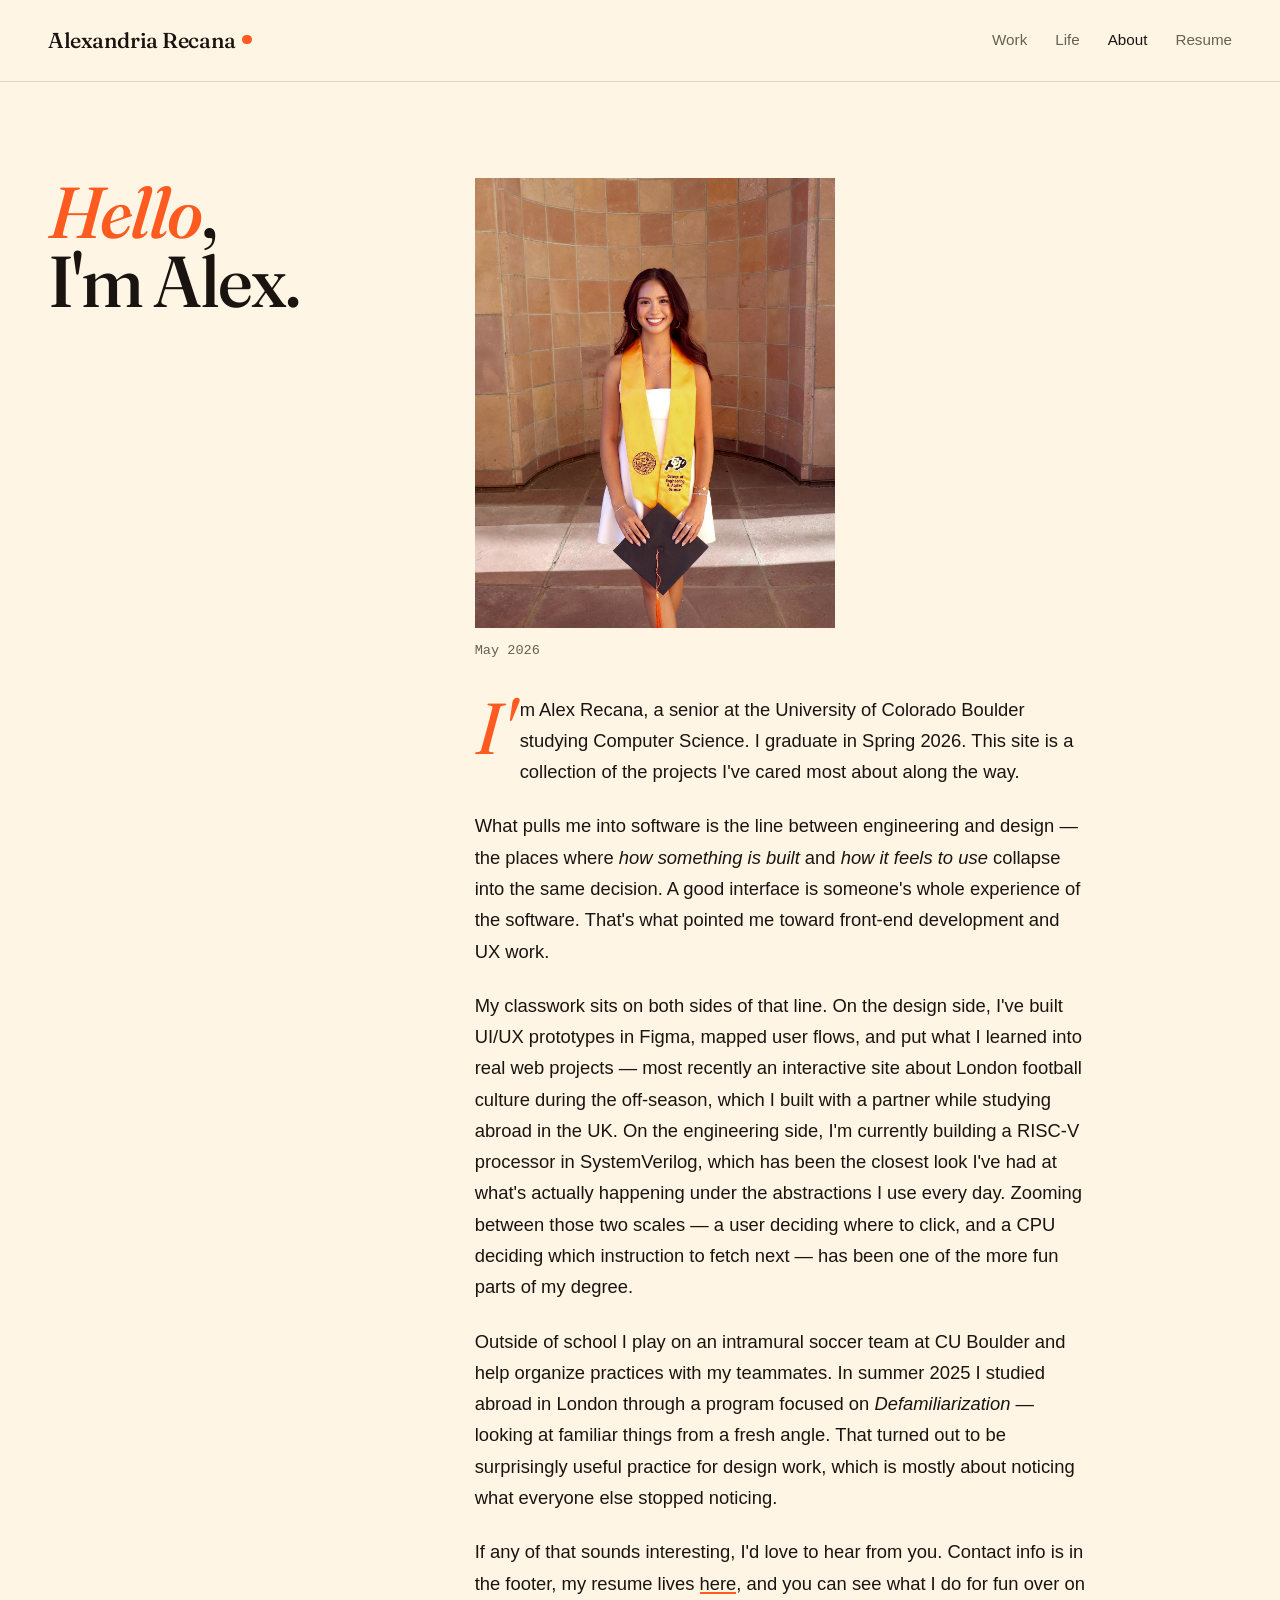
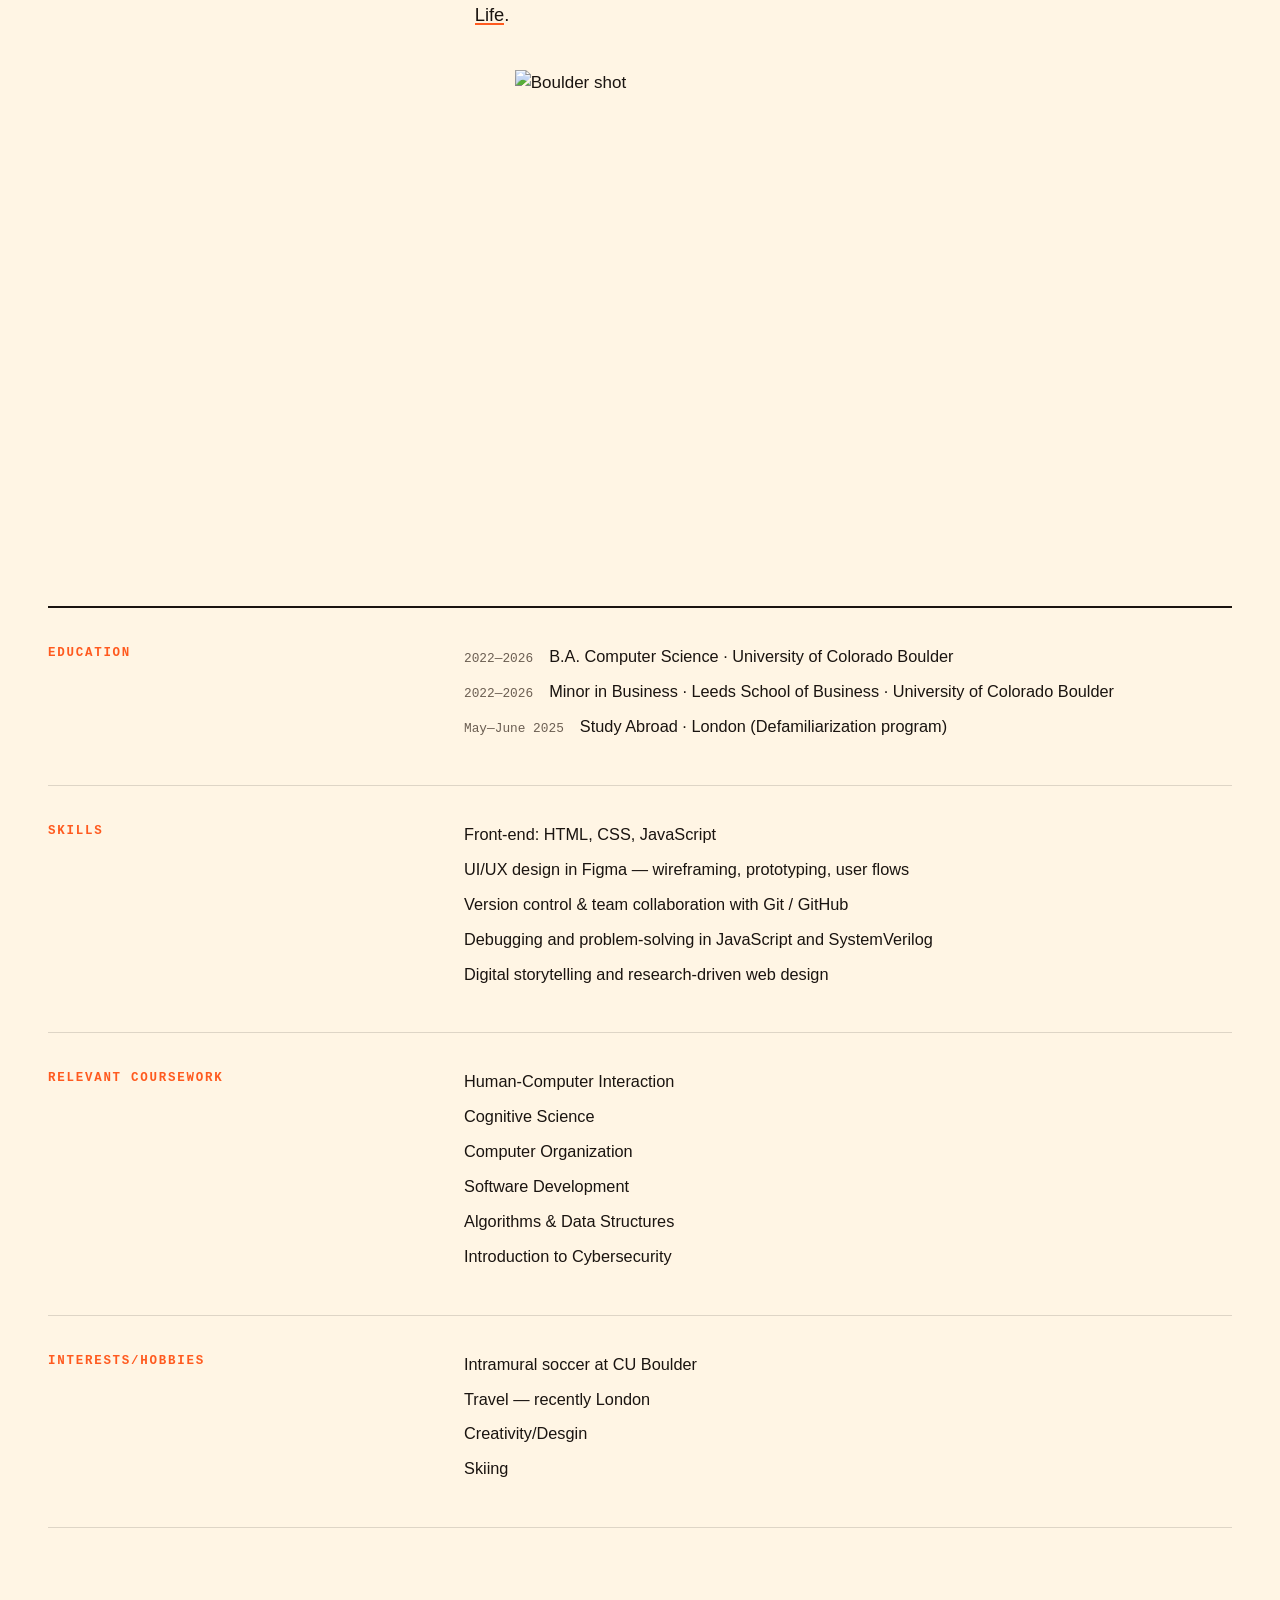
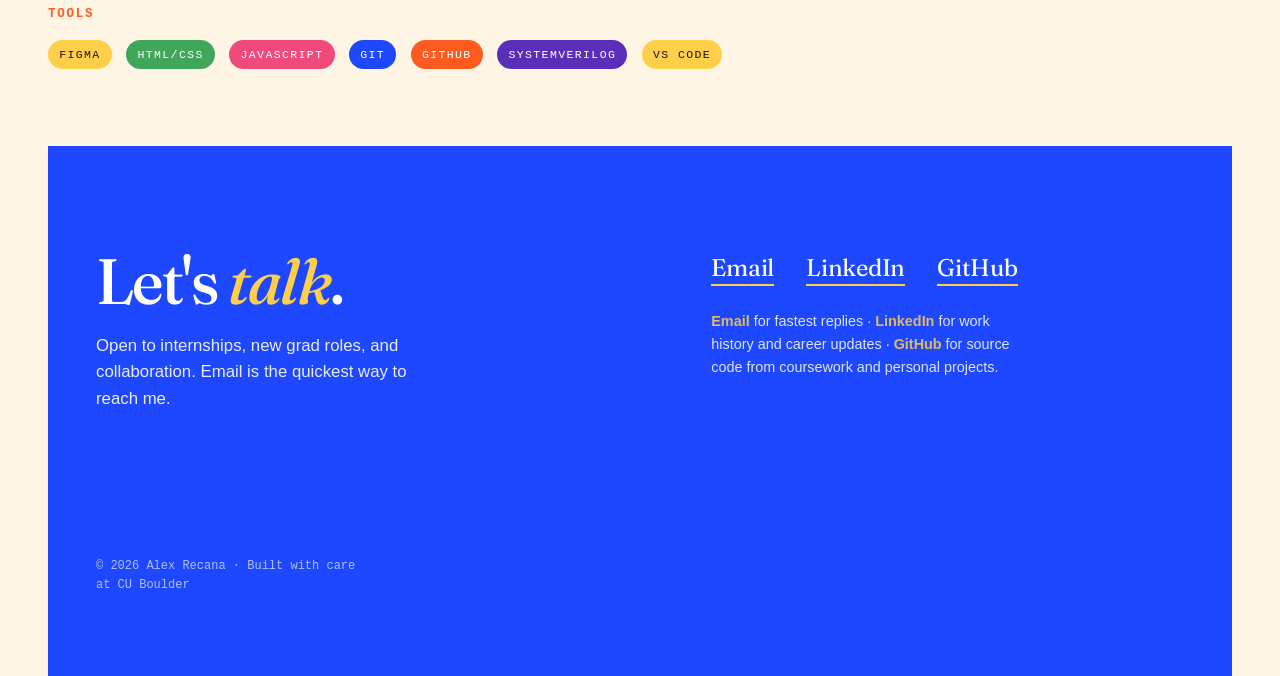
==== about.html @ acc5d023 "Portfolio rebuild" ====
<!doctype html>
<html lang="en">
<head>
<meta charset="utf-8" />
<meta name="viewport" content="width=device-width,initial-scale=1" />
<title>About — Alex Recana</title>
<meta name="description" content="About Alex Recana — CU Boulder CS senior interested in front-end and UX." />
<link rel="preconnect" href="https://rsms.me/" />
<link rel="stylesheet" href="https://rsms.me/inter/inter.css" />
<link rel="preconnect" href="https://fonts.googleapis.com" />
<link rel="preconnect" href="https://fonts.gstatic.com" crossorigin />
<link href="https://fonts.googleapis.com/css2?family=Fraunces:ital,opsz,wght,SOFT,WONK@0,9..144,400..700,0..100,0..1;1,9..144,400..700,0..100,0..1&display=swap" rel="stylesheet" />
<link rel="stylesheet" href="styles.css" />
</head>
<body>

<header class="site-head">
  <div class="wrap">
    <a href="index.html" class="wordmark">Alexandria&nbsp;Recana<span class="dot"></span></a>
    <nav class="nav" aria-label="Primary">
      <a href="index.html">Work</a>
      <a href="life.html">Life</a>
      <a href="about.html" aria-current="page">About</a>
      <a href="resume.html">Resume</a>
    </nav>
  </div>
</header>

<main class="wrap">

  <section class="about-grid">
    <h1><em>Hello</em>,<br>I'm Alex.</h1>
    <div class="about-body">
      <figure style="margin:0 0 2rem;">
        <img 
            src="assets/PortfolioPicture.JPG" 
            alt="Portfolio picture"
            style="aspect-ratio: 4 / 5; max-width: 360px; display: block; object-fit: cover;"
          />
        <figcaption style="margin-top:0.75rem; font-size:0.85rem; color:var(--muted); font-family:var(--mono);">May 2026</figcaption>
      </figure>

      <p class="drop">I'm Alex Recana, a senior at the University of Colorado Boulder studying Computer Science. I graduate in Spring 2026. This site is a collection of the projects I've cared most about along the way.</p>

      <p>What pulls me into software is the line between engineering and design — the places where <em>how something is built</em> and <em>how it feels to use</em> collapse into the same decision. A good interface is someone's whole experience of the software. That's what pointed me toward front-end development and UX work.</p>

      <p>My classwork sits on both sides of that line. On the design side, I've built UI/UX prototypes in Figma, mapped user flows, and put what I learned into real web projects — most recently an interactive site about London football culture during the off-season, which I built with a partner while studying abroad in the UK. On the engineering side, I'm currently building a RISC-V processor in SystemVerilog, which has been the closest look I've had at what's actually happening under the abstractions I use every day. Zooming between those two scales — a user deciding where to click, and a CPU deciding which instruction to fetch next — has been one of the more fun parts of my degree.</p>

      <p>Outside of school I play on an intramural soccer team at CU Boulder and help organize practices with my teammates. In summer 2025 I studied abroad in London through a program focused on <em>Defamiliarization</em> — looking at familiar things from a fresh angle. That turned out to be surprisingly useful practice for design work, which is mostly about noticing what everyone else stopped noticing.</p>

      <p>If any of that sounds interesting, I'd love to hear from you. Contact info is in the footer, my resume lives <a href="resume.html">here</a>, and you can see what I do for fun over on <a href="life.html">Life</a>.</p>

      <figure style="margin-top:2.5rem;">
        <img 
          src="assets/boulderpic.JPG" 
          alt="Boulder shot"
          style="aspect-ratio: 16 / 10; width: 100%; object-fit: cover; display: block;"
        />
    </div>
  </section>

  <section>
    <div class="rows">
      <h3>Education</h3>
      <ul>
        <li><span class="when">2022—2026</span>B.A. Computer Science · University of Colorado Boulder</li>
        <li><span class="when">2022—2026</span>Minor in Business · Leeds School of Business · University of Colorado Boulder </li>
        <li><span class="when">May—June 2025</span>Study Abroad · London (Defamiliarization program)</li>
      </ul>
    </div>

    <div class="rows">
      <h3>Skills</h3>
      <ul>
        <li>Front-end: HTML, CSS, JavaScript</li>
        <li>UI/UX design in Figma — wireframing, prototyping, user flows</li>
        <li>Version control &amp; team collaboration with Git / GitHub</li>
        <li>Debugging and problem-solving in JavaScript and SystemVerilog</li>
        <li>Digital storytelling and research-driven web design</li>
      </ul>
    </div>

    <div class="rows">
      <h3>Relevant Coursework</h3>
      <ul>
        <li>Human-Computer Interaction</li>
        <li>Cognitive Science</li>
        <li>Computer Organization</li>
        <li>Software Development</li>
        <li>Algorithms &amp; Data Structures</li>
        <li>Introduction to Cybersecurity</li>
      </ul>
    </div>

    <div class="rows">
      <h3>Interests/Hobbies</h3>
      <ul>
        <li>Intramural soccer at CU Boulder</li>
        <li>Travel — recently London</li>
        <li>Creativity/Desgin</li>
        <li>Skiing</li>
      </ul>
    </div>
  </section>

  <section style="padding: clamp(3rem, 6vw, 5rem) 0;">
    <h3 style="font-family:var(--mono); font-size:0.78rem; text-transform:uppercase; letter-spacing:0.14em; color:var(--tangerine); margin:0 0 1rem; font-weight:600;">Tools</h3>
    <div style="display:flex; flex-wrap:wrap; gap:0.5rem;">
      <span class="chip">Figma</span>
      <span class="chip" style="background:var(--sage); color:#fff;">HTML/CSS</span>
      <span class="chip" style="background:var(--rose); color:#fff;">JavaScript</span>
      <span class="chip" style="background:var(--cobalt); color:#fff;">Git</span>
      <span class="chip" style="background:var(--tangerine); color:#fff;">GitHub</span>
      <span class="chip" style="background:var(--plum); color:#fff;">SystemVerilog</span>
      <span class="chip">VS Code</span>
    </div>
  </section>

  <footer class="site-foot">
    <div class="wrap">
      <div>
        <h4>Let's <em>talk</em>.</h4>
        <p>Open to internships, new grad roles, and collaboration. Email is the quickest way to reach me.</p>
      </div>
      <div>
        <div class="contact-links">
          <a href="mailto:alexandria.recana@gmail.com">Email</a>
          <a href="https://linkedin.com/in/alexandria-recana" target="_blank" rel="noopener">LinkedIn</a>
          <a href="https://github.com/alexandriarecana" target="_blank" rel="noopener">GitHub</a>
        </div>
        <p style="margin-top:1.5rem; font-size:0.9rem; opacity:0.85; line-height:1.6;">
          <strong style="color:var(--butter);">Email</strong> for fastest replies ·
          <strong style="color:var(--butter);">LinkedIn</strong> for work history and career updates ·
          <strong style="color:var(--butter);">GitHub</strong> for source code from coursework and personal projects.
        </p>
      </div>
      <p class="fine">© 2026 Alex Recana · Built with care at CU Boulder</p>
    </div>
  </footer>

</main>

</body>
</html>
---- styles.css ----
/* =========================================================
   Portfolio — warm / editorial / colorful
   Cream paper, five-color palette, expressive display serif.
   Each case study gets its own accent via <body data-theme="…">.
   Find every instance of "Your Name" and replace with yours.
   ========================================================= */

:root {
  /* paper + ink */
  --paper: #fff5e4;        /* warm cream */
  --ink:   #1a1410;        /* espresso, not black */
  --muted: #6b5e52;
  --line:  rgba(26, 20, 16, 0.14);

  /* palette — use these as section backgrounds / theme accents */
  --tangerine: #ff5a1f;
  --cobalt:    #1e48ff;
  --sage:      #3fa65a;
  --butter:    #ffcf4a;
  --rose:      #ef4a7b;
  --plum:      #5a2eb8;

  /* default theme (home / about) */
  --accent:    var(--tangerine);
  --accent-ink: #fff;

  /* layout / type */
  --maxw: 1280px;
  --gutter: clamp(1.5rem, 4vw, 3rem);
  --serif: "Fraunces", "Times New Roman", Times, serif;
  --sans:  "Inter", -apple-system, BlinkMacSystemFont, "Helvetica Neue", Arial, sans-serif;
  --mono:  ui-monospace, "SF Mono", "JetBrains Mono", Menlo, monospace;
}

/* theme overrides for case studies */
body[data-theme="tangerine"] { --accent: var(--tangerine); --accent-ink: #fff; }
body[data-theme="cobalt"]    { --accent: var(--cobalt);    --accent-ink: #fff; }
body[data-theme="sage"]      { --accent: var(--sage);      --accent-ink: #fff; }
body[data-theme="butter"]    { --accent: var(--butter);    --accent-ink: #1a1410; }
body[data-theme="rose"]      { --accent: var(--rose);      --accent-ink: #fff; }
body[data-theme="plum"]      { --accent: var(--plum);      --accent-ink: #fff; }

* { box-sizing: border-box; }
html { scroll-behavior: smooth; }

body {
  margin: 0;
  background: var(--paper);
  color: var(--ink);
  font-family: var(--sans);
  font-size: 17px;
  line-height: 1.55;
  -webkit-font-smoothing: antialiased;
  font-feature-settings: "ss01", "cv11";
}

::selection { background: var(--accent); color: var(--accent-ink); }

a {
  color: inherit;
  text-decoration: none;
  background-image: linear-gradient(var(--accent), var(--accent));
  background-size: 100% 2px;
  background-position: 0 100%;
  background-repeat: no-repeat;
  transition: background-size 200ms ease, color 160ms ease;
}
a:hover { background-size: 100% 100%; color: var(--accent-ink); }

img { max-width: 100%; display: block; }

/* -------- layout -------- */
.wrap {
  max-width: var(--maxw);
  margin: 0 auto;
  padding: 0 var(--gutter);
}

/* -------- header -------- */
.site-head {
  padding: 1.5rem 0;
  position: sticky;
  top: 0;
  background: var(--paper);
  z-index: 10;
  border-bottom: 1px solid var(--line);
}
.site-head .wrap {
  display: flex;
  align-items: center;
  justify-content: space-between;
  gap: 2rem;
}
.wordmark {
  font-family: var(--serif);
  font-weight: 500;
  font-size: 1.35rem;
  letter-spacing: -0.02em;
  background: none;
  display: inline-flex;
  align-items: center;
  gap: 0.4rem;
}
.wordmark .dot {
  display: inline-block;
  width: 0.6rem; height: 0.6rem;
  background: var(--accent);
  border-radius: 50%;
  margin-bottom: 0.1em;
}
.wordmark:hover { color: var(--ink); }
.nav {
  display: flex;
  gap: 1.75rem;
  font-size: 0.95rem;
}
.nav a { background: none; color: var(--muted); padding-bottom: 2px; }
.nav a[aria-current="page"] { color: var(--ink); }
.nav a:hover {
  color: var(--ink);
  background-image: linear-gradient(var(--accent), var(--accent));
  background-size: 100% 2px;
  background-position: 0 100%;
  background-repeat: no-repeat;
}

/* -------- hero -------- */
.hero {
  position: relative;
  padding: clamp(4rem, 12vw, 9rem) 0 clamp(3rem, 8vw, 6rem);
  overflow: hidden;
}
.hero::before {
  /* big decorative blob */
  content: "";
  position: absolute;
  top: 10%;
  right: -10%;
  width: 52vw; height: 52vw;
  max-width: 720px; max-height: 720px;
  background: radial-gradient(circle at 30% 30%, var(--butter), var(--tangerine) 55%, var(--rose) 95%);
  border-radius: 50%;
  filter: blur(2px);
  opacity: 0.9;
  z-index: 0;
  animation: drift 18s ease-in-out infinite alternate;
}
@keyframes drift {
  from { transform: translate(0, 0) scale(1); }
  to   { transform: translate(-3%, 4%) scale(1.05); }
}
.hero .wrap { position: relative; z-index: 1; }
.hero h1 {
  font-family: var(--serif);
  font-size: clamp(2.75rem, 8vw, 6.5rem);
  line-height: 0.98;
  letter-spacing: -0.035em;
  font-weight: 500;
  font-variation-settings: "SOFT" 50, "WONK" 1;
  margin: 0 0 1.5rem;
  max-width: 18ch;
}
.hero h1 em {
  font-style: italic;
  color: var(--tangerine);
  font-variation-settings: "SOFT" 100, "WONK" 1;
}
.hero h1 .hl {
  background: var(--butter);
  box-decoration-break: clone;
  -webkit-box-decoration-break: clone;
  padding: 0 0.18em;
  border-radius: 0.08em;
}
.hero .lede {
  font-size: clamp(1.1rem, 1.6vw, 1.3rem);
  max-width: 46ch;
  color: var(--ink);
  margin: 0;
  line-height: 1.55;
}
.eyebrow {
  display: inline-flex;
  align-items: center;
  gap: 0.7rem;
  font-family: var(--mono);
  font-size: 0.78rem;
  text-transform: uppercase;
  letter-spacing: 0.14em;
  color: var(--ink);
  margin-bottom: 1.75rem;
  background: var(--butter);
  padding: 0.5rem 0.9rem;
  border-radius: 999px;
}
.eyebrow::before {
  content: "";
  width: 0.5rem; height: 0.5rem;
  background: var(--sage);
  border-radius: 50%;
  animation: pulse 2s ease-in-out infinite;
}
@keyframes pulse {
  0%, 100% { opacity: 1; transform: scale(1); }
  50%      { opacity: 0.5; transform: scale(0.8); }
}

/* -------- marquee -------- */
.marquee {
  background: var(--ink);
  color: var(--paper);
  padding: 1.1rem 0;
  overflow: hidden;
  border-top: 1px solid var(--ink);
  border-bottom: 1px solid var(--ink);
}
.marquee-track {
  display: flex;
  gap: 3rem;
  white-space: nowrap;
  animation: marquee 28s linear infinite;
  font-family: var(--serif);
  font-size: clamp(1.5rem, 3vw, 2.25rem);
  letter-spacing: -0.01em;
  font-weight: 500;
  align-items: center;
}
.marquee-track span { display: inline-flex; align-items: center; gap: 3rem; }
.marquee-track .star {
  color: var(--butter);
  font-size: 0.s5em;
  line-height: 0;
}
@keyframes marquee {
  from { transform: translateX(0); }
  to   { transform: translateX(-50%); }
}

/* -------- section -------- */
.section {
  padding: clamp(4rem, 9vw, 8rem) 0;
  position: relative;
}
.section + .section { border-top: 1px solid var(--line); }
.section--cobalt { background: var(--cobalt); color: #fff; --line: rgba(255,255,255,0.2); --muted: rgba(255,255,255,0.7); }
.section--cobalt a { color: #fff; }
.section--sage   { background: var(--sage);   color: #fff; --line: rgba(255,255,255,0.2); --muted: rgba(255,255,255,0.75); }
.section--sage   a { color: #fff; }
.section--butter { background: var(--butter); color: var(--ink); }
.section--rose   { background: var(--rose);   color: #fff; --line: rgba(255,255,255,0.2); --muted: rgba(255,255,255,0.8); }
.section--rose   a { color: #fff; }

.section-head {
  display: grid;
  grid-template-columns: 1fr 2fr;
  gap: 2rem;
  margin-bottom: 3.5rem;
  align-items: end;
}
.section-head h2 {
  font-family: var(--serif);
  font-size: clamp(2rem, 5vw, 3.5rem);
  font-weight: 500;
  letter-spacing: -0.025em;
  line-height: 1;
  margin: 0;
}
.section-head h2 em { color: var(--accent); font-style: italic; }
.section-head p { margin: 0; max-width: 52ch; font-size: 1.05rem; }
@media (max-width: 800px) {
  .section-head { grid-template-columns: 1fr; gap: 1rem; align-items: start; }
}

/* -------- work list -------- */
.work-list {
  list-style: none;
  padding: 0;
  margin: 0;
  border-top: 2px solid var(--ink);
}
.work-item { border-bottom: 2px solid var(--ink); }
.work-item a {
  display: grid;
  grid-template-columns: 0.5fr 2fr 1.5fr 0.5fr;
  gap: 2rem;
  align-items: baseline;
  padding: 2rem 0.25rem;
  background: none;
  transition: padding 220ms ease, background-color 220ms ease;
}
.work-item a:hover {
  padding-left: 1.25rem;
  background: transparent;
}
.work-item a:hover .title { color: var(--swatch-color, var(--accent)); }
.work-item .num {
  font-family: var(--mono);
  font-size: 0.8rem;
  color: var(--muted);
  display: inline-flex;
  align-items: center;
  gap: 0.6rem;
}
.work-item .num::before {
  content: "";
  width: 0.9rem; height: 0.9rem;
  border-radius: 50%;
  background: var(--swatch-color, var(--accent));
  display: inline-block;
}
.work-item .title {
  font-family: var(--serif);
  font-size: clamp(1.4rem, 2.8vw, 2.25rem);
  letter-spacing: -0.02em;
  font-weight: 500;
  line-height: 1.05;
  transition: color 200ms ease;
}
.work-item .title em { font-style: italic; color: var(--swatch-color, var(--accent)); }
.work-item .role { color: var(--muted); font-size: 0.95rem; }
.work-item .year {
  text-align: right;
  font-family: var(--mono);
  font-size: 0.8rem;
  color: var(--muted);
}
@media (max-width: 680px) {
  .work-item a {
    grid-template-columns: auto 1fr auto;
    grid-template-areas: "num title year" ".  role  .";
    column-gap: 1rem;
    row-gap: 0.35rem;
  }
  .work-item .num  { grid-area: num; }
  .work-item .title { grid-area: title; }
  .work-item .role { grid-area: role; }
  .work-item .year { grid-area: year; }
}

/* -------- case study hero -------- */
.cs-head {
  background: var(--accent);
  color: var(--accent-ink);
  padding: clamp(4rem, 10vw, 8rem) 0 clamp(3rem, 6vw, 5rem);
  position: relative;
  overflow: hidden;
}
.cs-head::after {
  content: "";
  position: absolute;
  bottom: -40%;
  left: -10%;
  width: 60%; height: 80%;
  background: radial-gradient(circle, rgba(255,255,255,0.2), transparent 60%);
  pointer-events: none;
}
.cs-head .wrap { position: relative; z-index: 1; }
.cs-head .eyebrow {
  background: rgba(255,255,255,0.18);
  color: var(--accent-ink);
  backdrop-filter: blur(2px);
}
.cs-head .eyebrow::before { background: var(--accent-ink); }
.cs-head h1 {
  font-family: var(--serif);
  font-size: clamp(2.5rem, 6.5vw, 4.75rem);
  line-height: 1;
  letter-spacing: -0.025em;
  font-weight: 500;
  margin: 0.75rem 0 1.5rem;
  max-width: 22ch;
}
.cs-head h1 em { font-style: italic; }
.cs-head .summary {
  font-size: clamp(1.1rem, 1.6vw, 1.25rem);
  max-width: 56ch;
  margin: 0;
  opacity: 0.95;
  line-height: 1.5;
}

.cs-meta {
  display: grid;
  grid-template-columns: repeat(4, 1fr);
  gap: 2rem;
  padding: 2.25rem 0;
  border-bottom: 2px solid var(--ink);
}
.cs-meta dt {
  font-family: var(--mono);
  font-size: 0.7rem;
  text-transform: uppercase;
  letter-spacing: 0.14em;
  color: var(--muted);
  margin-bottom: 0.5rem;
}
.cs-meta dd { margin: 0; font-size: 1rem; font-weight: 500; }
@media (max-width: 680px) {
  .cs-meta { grid-template-columns: 1fr 1fr; gap: 1.5rem; }
}

.cs-body {
  display: grid;
  grid-template-columns: 1fr 2fr;
  gap: 3rem;
  padding: clamp(3rem, 6vw, 5rem) 0;
  border-bottom: 1px solid var(--line);
}
.cs-body h2 {
  font-family: var(--serif);
  font-size: 1.5rem;
  font-weight: 500;
  letter-spacing: -0.01em;
  margin: 0;
  position: sticky;
  top: 6rem;
  align-self: start;
  color: var(--accent);
  font-style: italic;
}
.cs-body .body-copy { max-width: 62ch; }
.cs-body .body-copy > * + * { margin-top: 1.25em; }
.cs-body h3 {
  font-family: var(--serif);
  font-size: 1.35rem;
  font-weight: 500;
  letter-spacing: -0.01em;
  margin-top: 2em !important;
  margin-bottom: 0.25em;
}
.cs-body p { margin: 0; font-size: 1.08rem; line-height: 1.68; }
.cs-body figure {
  margin: 2.5rem 0 0;
  padding: 0;
  grid-column: 1 / -1;
}
.cs-body figure img,
.cs-placeholder {
  border: 2px solid var(--ink);
  background: color-mix(in srgb, var(--accent) 18%, var(--paper));
  aspect-ratio: 16 / 9;
  width: 100%;
  border-radius: 4px;
}
.cs-placeholder {
  display: grid;
  place-items: center;
  color: var(--ink);
  font-family: var(--mono);
  font-size: 0.85rem;
  letter-spacing: 0.08em;
}
.cs-body figcaption {
  margin-top: 0.85rem;
  font-size: 0.88rem;
  color: var(--muted);
  font-family: var(--mono);
}
.cs-body ul, .cs-body ol { padding-left: 1.2em; }
.cs-body li { margin-top: 0.45em; font-size: 1.05rem; }
.cs-body li::marker { color: var(--accent); }
@media (max-width: 800px) {
  .cs-body { grid-template-columns: 1fr; gap: 1rem; }
  .cs-body h2 { position: static; }
}

.cs-next {
  padding: clamp(3rem, 6vw, 5rem) 0;
  border-top: 2px solid var(--ink);
  display: flex;
  justify-content: space-between;
  gap: 2rem;
  flex-wrap: wrap;
}
.cs-next .label {
  font-family: var(--mono);
  font-size: 0.75rem;
  text-transform: uppercase;
  letter-spacing: 0.12em;
  color: var(--muted);
  display: block;
  margin-bottom: 0.5rem;
}
.cs-next a {
  font-family: var(--serif);
  font-size: clamp(1.5rem, 3vw, 2rem);
  letter-spacing: -0.015em;
  font-weight: 500;
  background: none;
}
.cs-next a:hover { color: var(--accent); }

/* -------- about page -------- */
.about-grid {
  display: grid;
  grid-template-columns: 1fr 2fr;
  gap: 3rem;
  padding: clamp(3rem, 8vw, 6rem) 0;
}
@media (max-width: 800px) { .about-grid { grid-template-columns: 1fr; gap: 2rem; } }
.about-grid h1 {
  font-family: var(--serif);
  font-size: clamp(2.5rem, 6vw, 4.5rem);
  letter-spacing: -0.03em;
  font-weight: 500;
  line-height: 0.95;
  margin: 0;
}
.about-grid h1 em { color: var(--tangerine); font-style: italic; }
.about-body p { font-size: 1.15rem; line-height: 1.7; margin: 0 0 1.25em; max-width: 60ch; }
.about-body p:last-child { margin-bottom: 0; }
.about-body .drop::first-letter {
  font-family: var(--serif);
  float: left;
  font-size: 4.5rem;
  line-height: 0.85;
  padding: 0.25rem 0.5rem 0 0;
  color: var(--tangerine);
  font-style: italic;
}

.rows {
  display: grid;
  grid-template-columns: 1fr 2fr;
  gap: 2rem;
  padding: 2.25rem 0;
  border-bottom: 1px solid var(--line);
}
.rows:first-of-type { border-top: 2px solid var(--ink); }
.rows h3 {
  font-family: var(--mono);
  font-size: 0.78rem;
  text-transform: uppercase;
  letter-spacing: 0.14em;
  color: var(--tangerine);
  margin: 0;
  font-weight: 600;
}
.rows ul { list-style: none; padding: 0; margin: 0; }
.rows li { margin-bottom: 0.6rem; font-size: 1.02rem; }
.rows .when {
  font-family: var(--mono);
  font-size: 0.8rem;
  color: var(--muted);
  margin-right: 1rem;
}

/* -------- footer -------- */
.site-foot {
  background: var(--cobalt);
  color: #fff;
  padding: clamp(4rem, 8vw, 7rem) 0 3rem;
  margin-top: 0;
}
.site-foot .wrap {
  display: grid;
  grid-template-columns: 1.2fr 1fr;
  gap: 3rem;
}
.site-foot h4 {
  font-family: var(--serif);
  font-size: clamp(2.25rem, 5vw, 4rem);
  font-weight: 500;
  letter-spacing: -0.025em;
  line-height: 1;
  margin: 0 0 1.25rem;
  max-width: 14ch;
}
.site-foot h4 em { color: var(--butter); font-style: italic; }
.site-foot p { margin: 0 0 2rem; max-width: 38ch; opacity: 0.9; font-size: 1.05rem; line-height: 1.6; }
.site-foot a { color: #fff; background-image: linear-gradient(var(--butter), var(--butter)); }
.site-foot a:hover { color: var(--cobalt); }
.site-foot .contact-links {
  display: flex;
  flex-wrap: wrap;
  gap: 1.25rem 2rem;
  font-family: var(--serif);
  font-size: 1.5rem;
  letter-spacing: -0.01em;
}
.site-foot .fine {
  margin-top: 4rem;
  grid-column: 1 / -1;
  font-family: var(--mono);
  font-size: 0.75rem;
  opacity: 0.65;
}
@media (max-width: 680px) { .site-foot .wrap { grid-template-columns: 1fr; gap: 2rem; } }

/* -------- utility -------- */
.visually-hidden {
  position: absolute; width: 1px; height: 1px;
  padding: 0; margin: -1px; overflow: hidden;
  clip: rect(0,0,0,0); white-space: nowrap; border: 0;
}

.chip {
  display: inline-flex;
  align-items: center;
  gap: 0.4rem;
  font-family: var(--mono);
  font-size: 0.72rem;
  text-transform: uppercase;
  letter-spacing: 0.12em;
  padding: 0.35rem 0.7rem;
  border-radius: 999px;
  background: var(--butter);
  color: var(--ink);
  border: none;
}
.chip + .chip { margin-left: 0.4rem; }
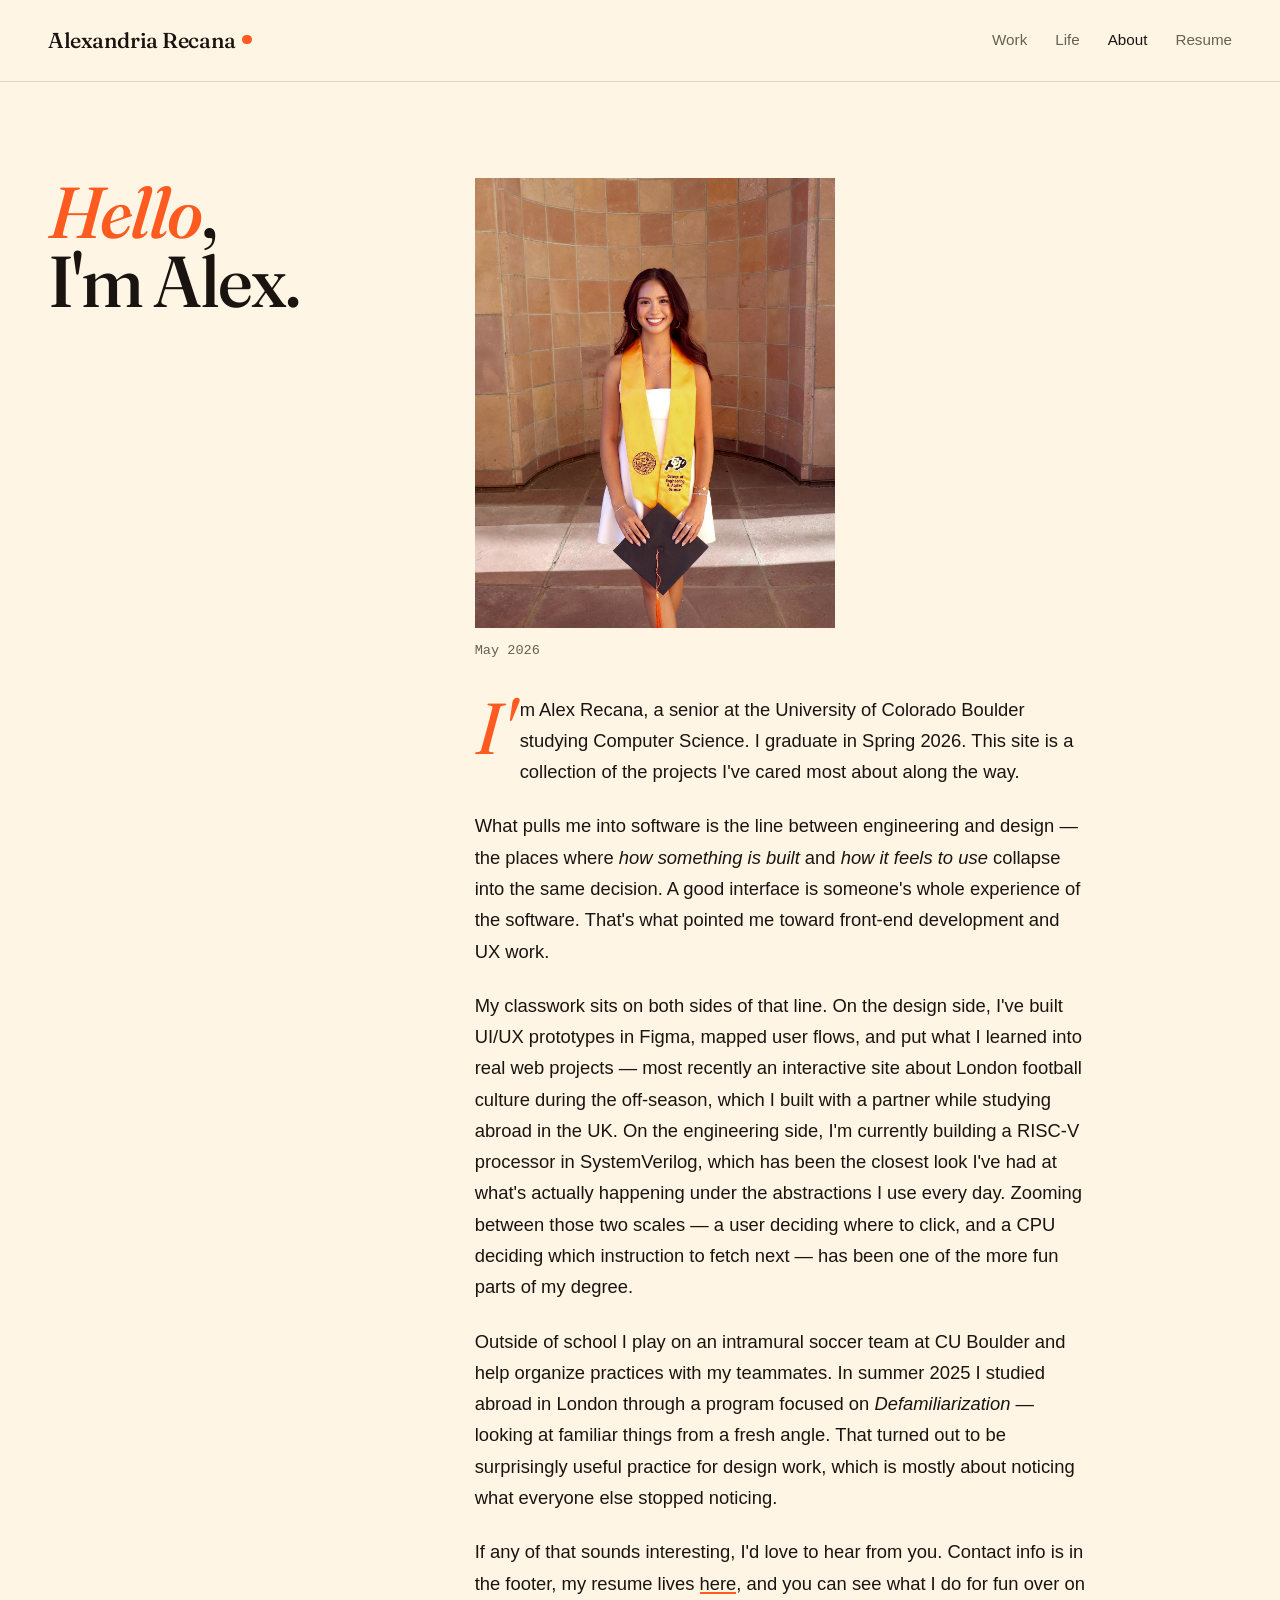
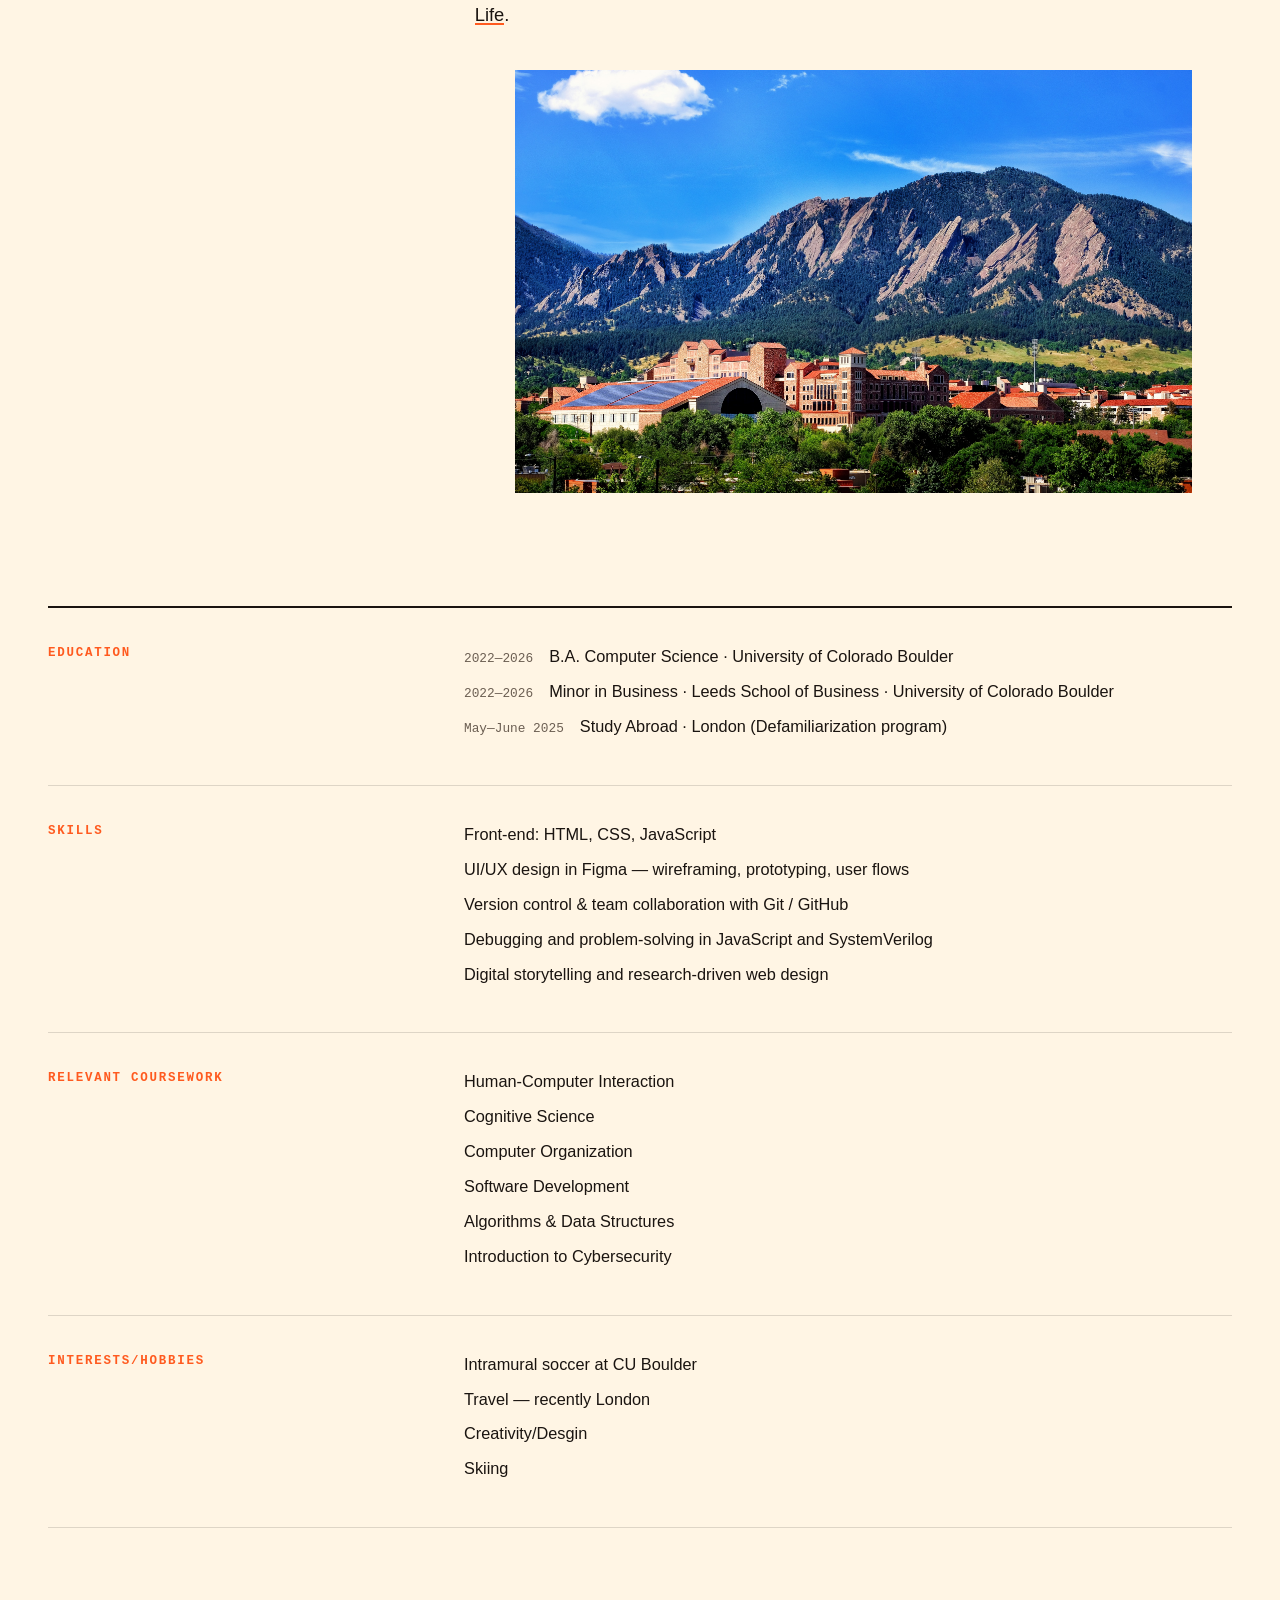
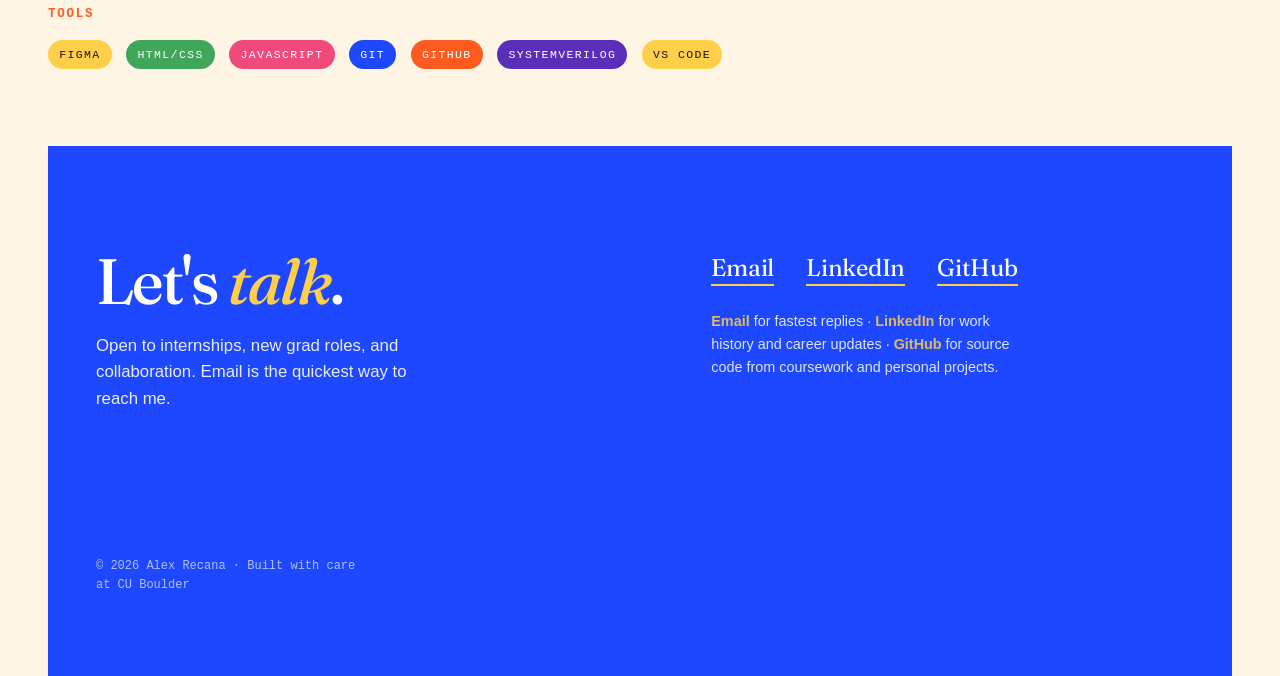
==== commit 1066d5b7: "fixed image issues" ====
--- a/about.html
+++ b/about.html
@@ -52,10 +52,11 @@
 
       <figure style="margin-top:2.5rem;">
         <img 
-          src="assets/boulderpic.JPG" 
+          src="assets/boulderpic.jpg"
           alt="Boulder shot"
           style="aspect-ratio: 16 / 10; width: 100%; object-fit: cover; display: block;"
         />
+      </figure>
     </div>
   </section>
 
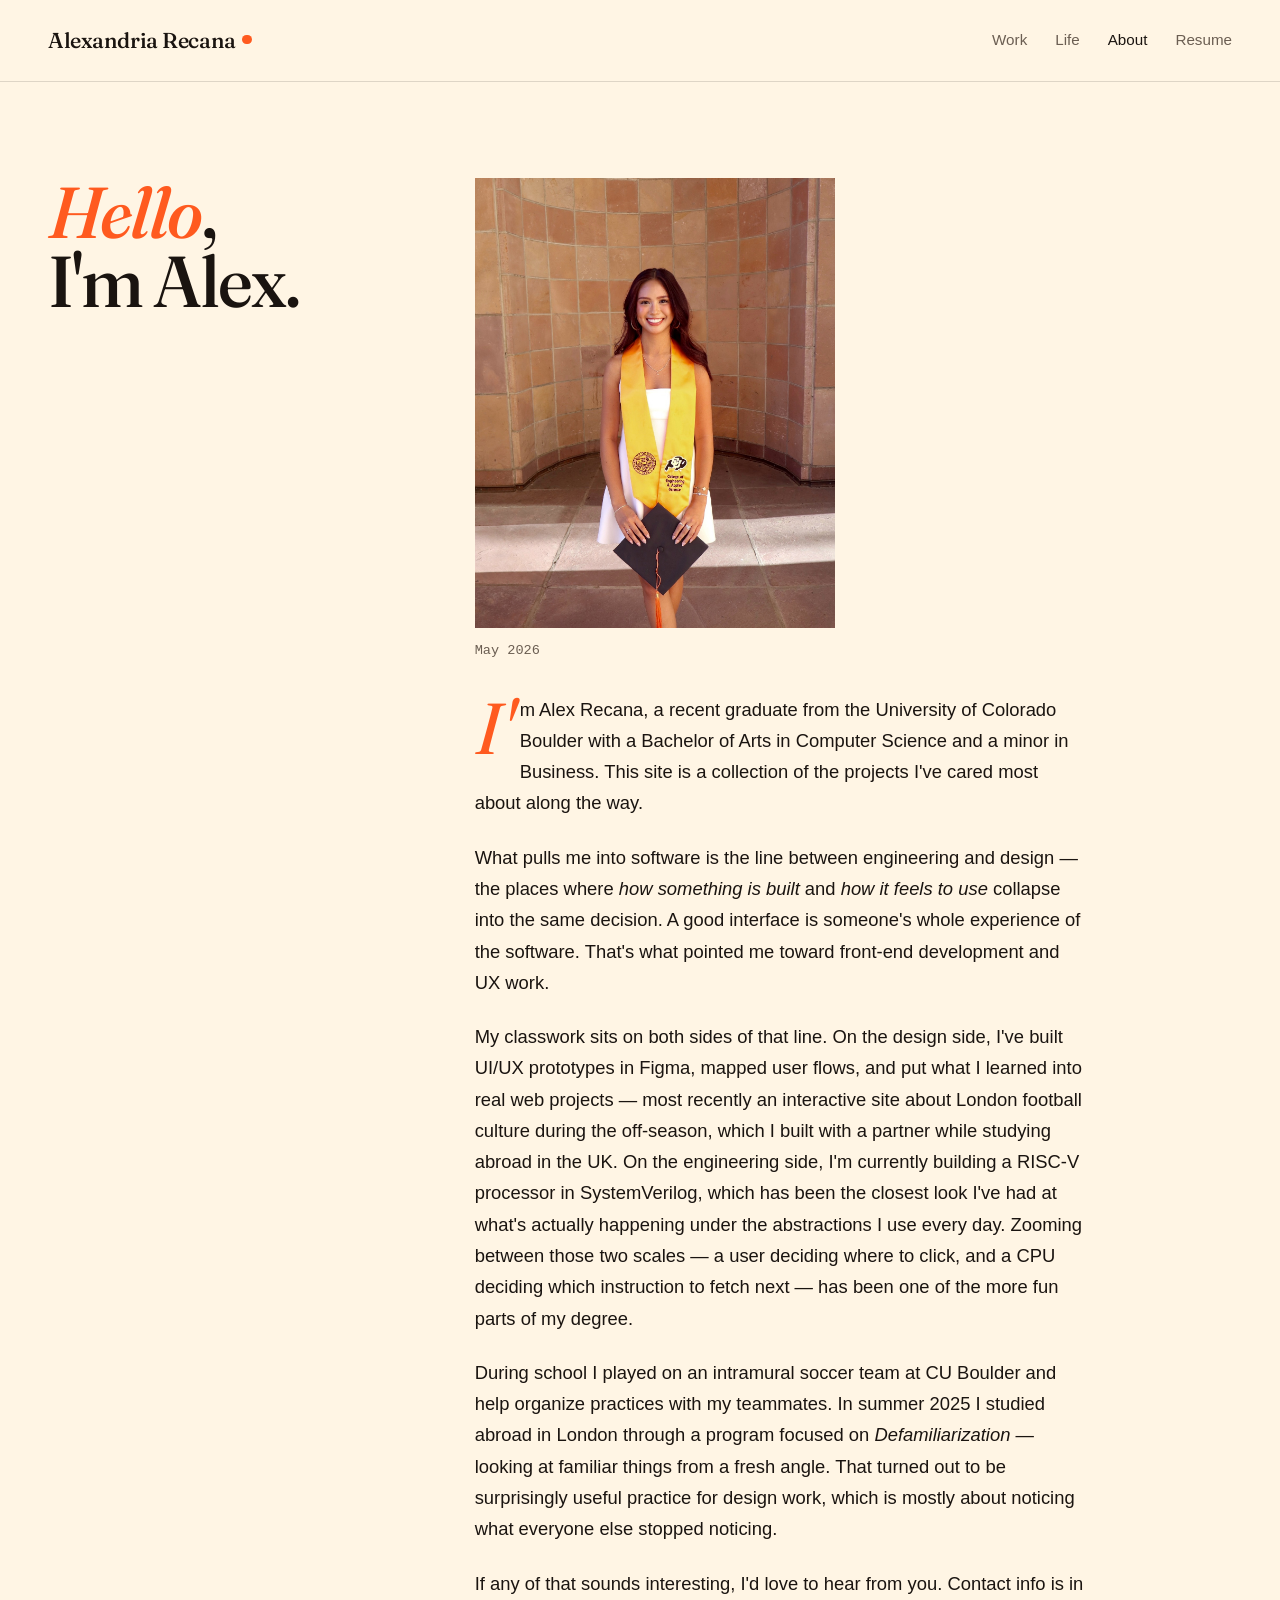
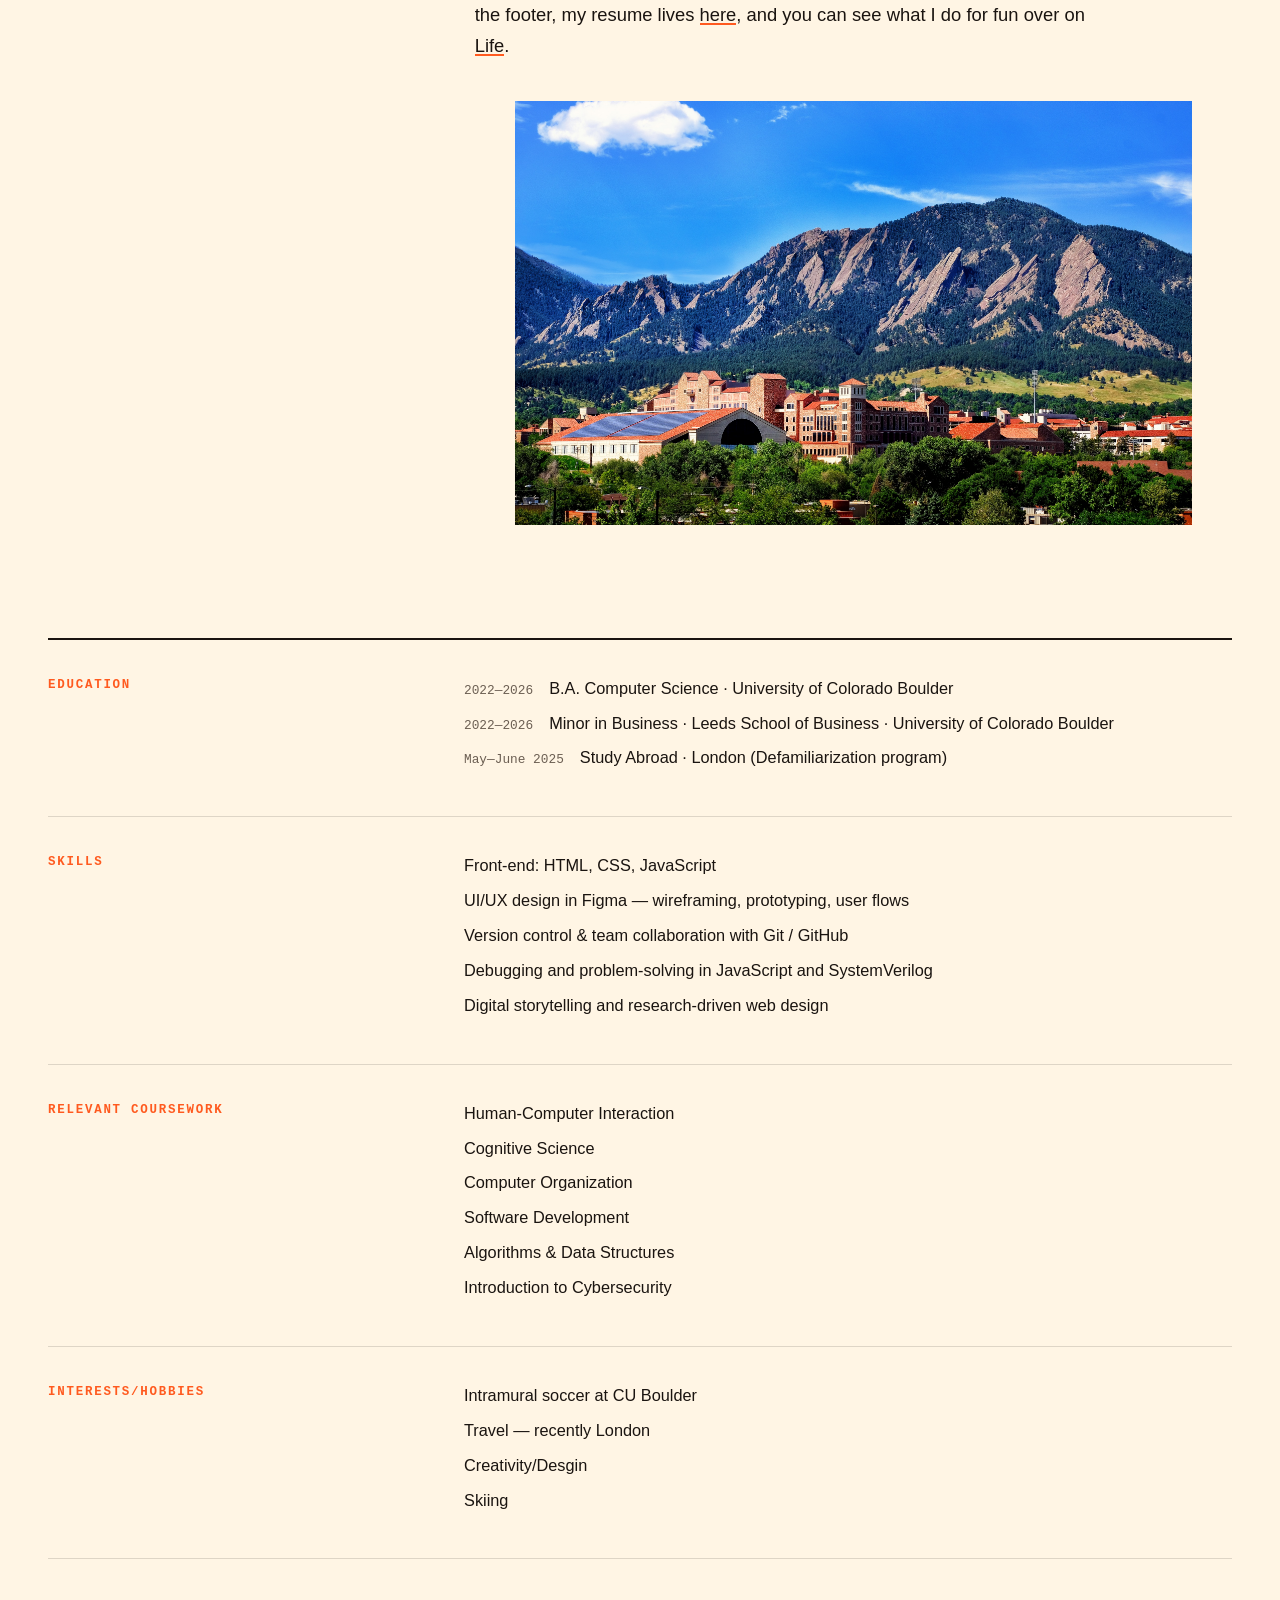
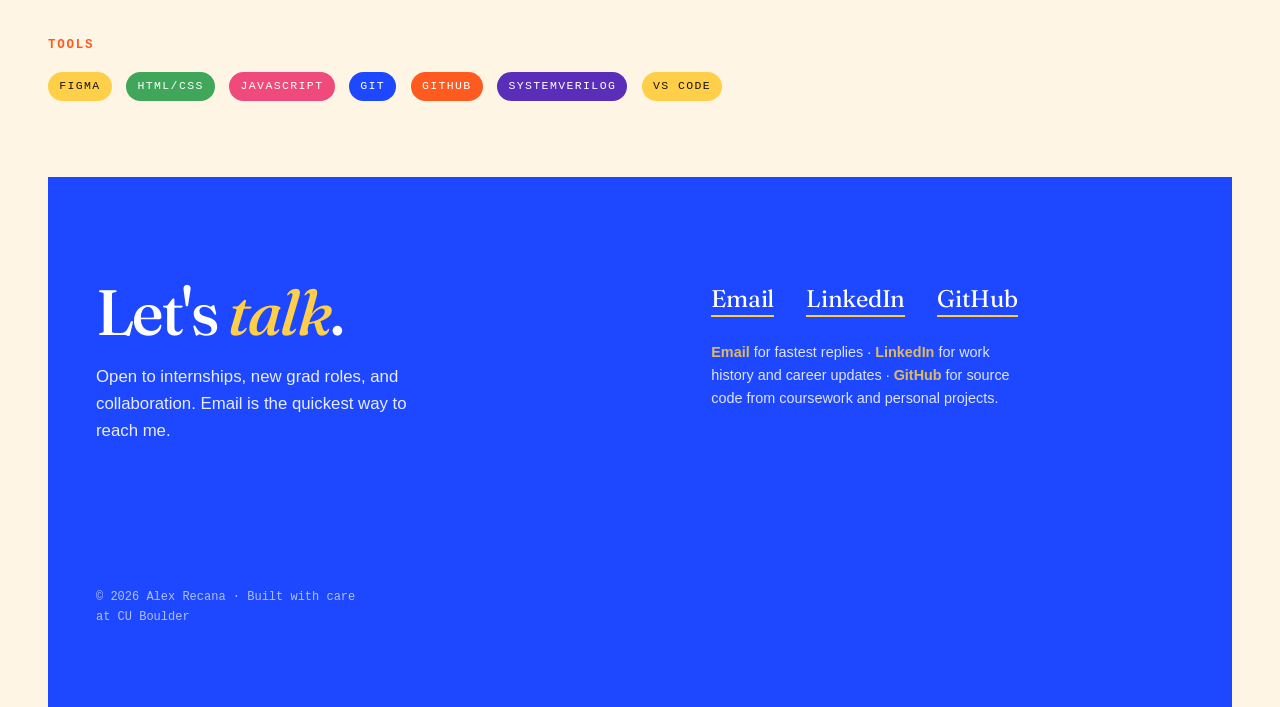
==== commit d7b2c6a0: "updated about section" ====
--- a/about.html
+++ b/about.html
@@ -40,13 +40,13 @@
         <figcaption style="margin-top:0.75rem; font-size:0.85rem; color:var(--muted); font-family:var(--mono);">May 2026</figcaption>
       </figure>
 
-      <p class="drop">I'm Alex Recana, a senior at the University of Colorado Boulder studying Computer Science. I graduate in Spring 2026. This site is a collection of the projects I've cared most about along the way.</p>
+      <p class="drop">I'm Alex Recana, a recent graduate from the University of Colorado Boulder with a Bachelor of Arts in Computer Science and a minor in Business. This site is a collection of the projects I've cared most about along the way.</p>
 
       <p>What pulls me into software is the line between engineering and design — the places where <em>how something is built</em> and <em>how it feels to use</em> collapse into the same decision. A good interface is someone's whole experience of the software. That's what pointed me toward front-end development and UX work.</p>
 
       <p>My classwork sits on both sides of that line. On the design side, I've built UI/UX prototypes in Figma, mapped user flows, and put what I learned into real web projects — most recently an interactive site about London football culture during the off-season, which I built with a partner while studying abroad in the UK. On the engineering side, I'm currently building a RISC-V processor in SystemVerilog, which has been the closest look I've had at what's actually happening under the abstractions I use every day. Zooming between those two scales — a user deciding where to click, and a CPU deciding which instruction to fetch next — has been one of the more fun parts of my degree.</p>
 
-      <p>Outside of school I play on an intramural soccer team at CU Boulder and help organize practices with my teammates. In summer 2025 I studied abroad in London through a program focused on <em>Defamiliarization</em> — looking at familiar things from a fresh angle. That turned out to be surprisingly useful practice for design work, which is mostly about noticing what everyone else stopped noticing.</p>
+      <p>During school I played on an intramural soccer team at CU Boulder and help organize practices with my teammates. In summer 2025 I studied abroad in London through a program focused on <em>Defamiliarization</em> — looking at familiar things from a fresh angle. That turned out to be surprisingly useful practice for design work, which is mostly about noticing what everyone else stopped noticing.</p>
 
       <p>If any of that sounds interesting, I'd love to hear from you. Contact info is in the footer, my resume lives <a href="resume.html">here</a>, and you can see what I do for fun over on <a href="life.html">Life</a>.</p>
 
@@ -126,7 +126,7 @@
       <div>
         <div class="contact-links">
           <a href="mailto:alexandria.recana@gmail.com">Email</a>
-          <a href="https://linkedin.com/in/alexandria-recana" target="_blank" rel="noopener">LinkedIn</a>
+          <a href="https://www.linkedin.com/in/alexandria-recana/" target="_blank" rel="noopener">LinkedIn</a>
           <a href="https://github.com/alexandriarecana" target="_blank" rel="noopener">GitHub</a>
         </div>
         <p style="margin-top:1.5rem; font-size:0.9rem; opacity:0.85; line-height:1.6;">
